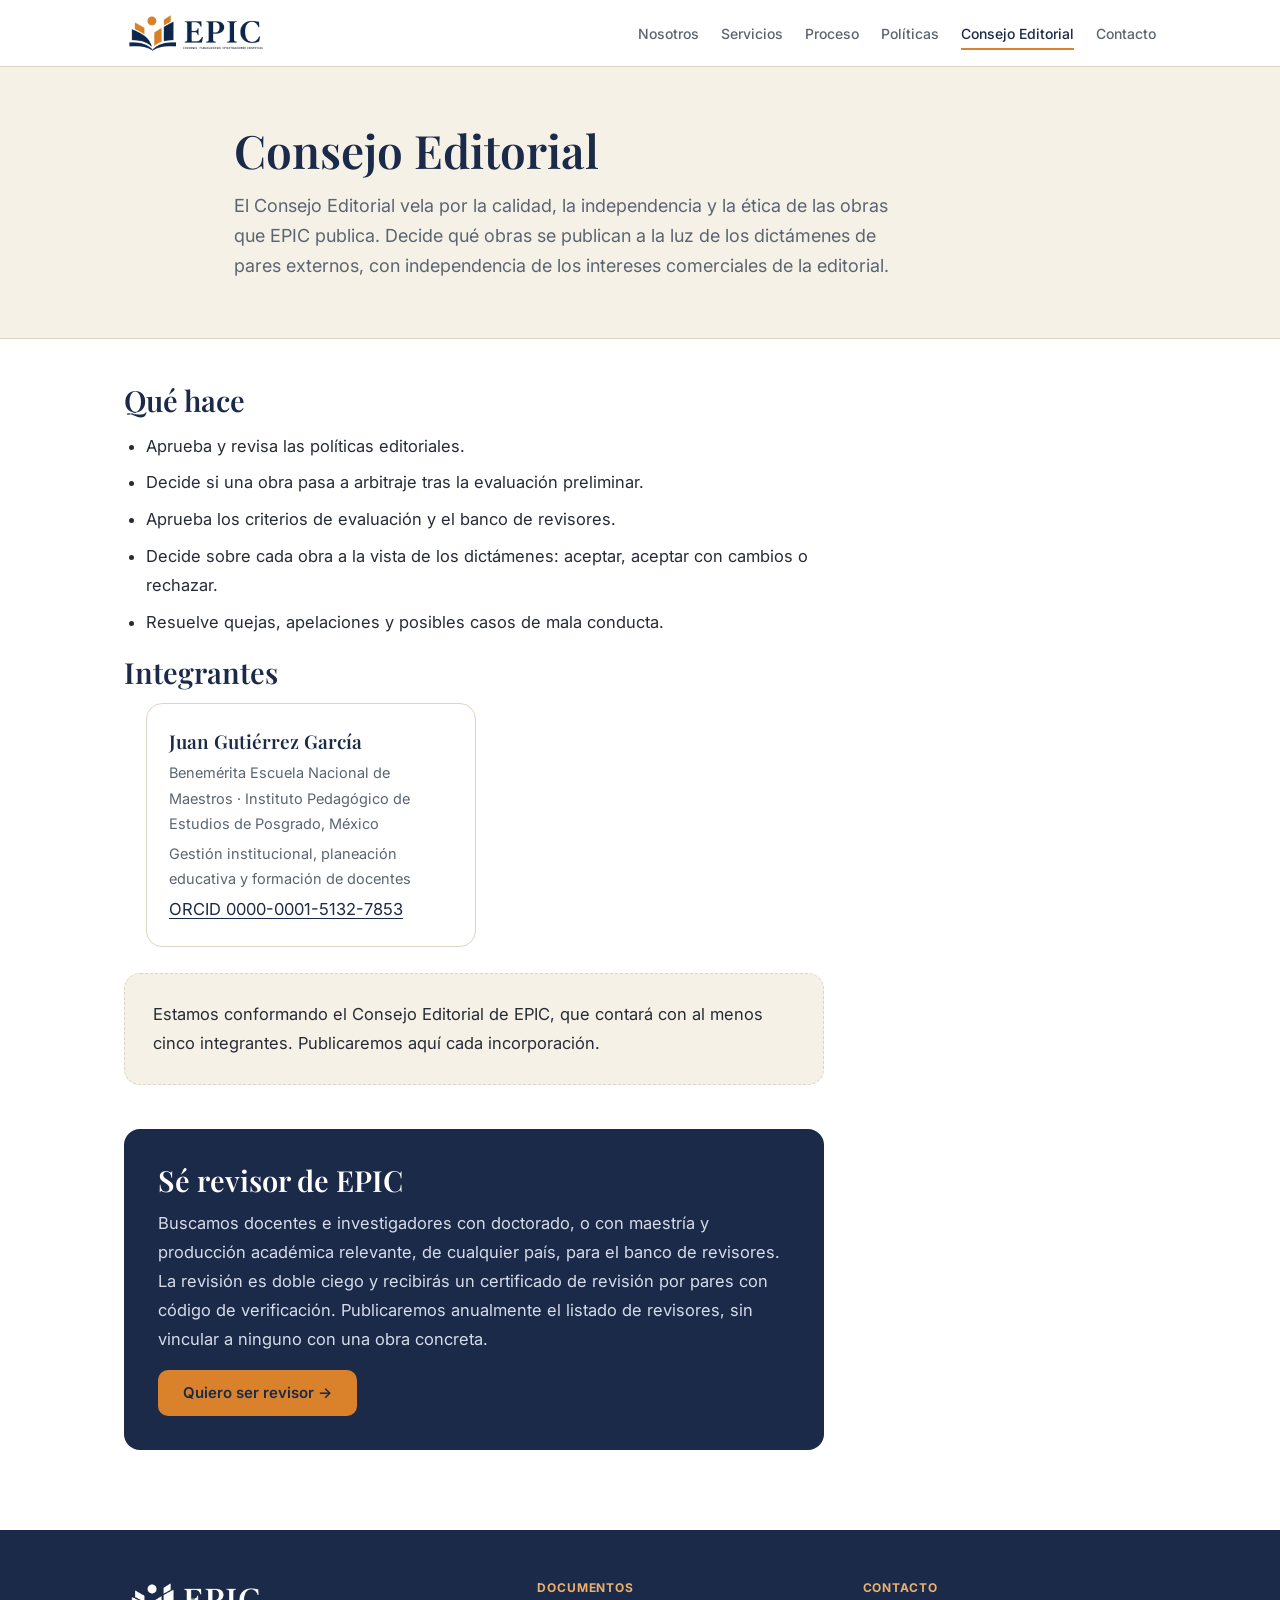
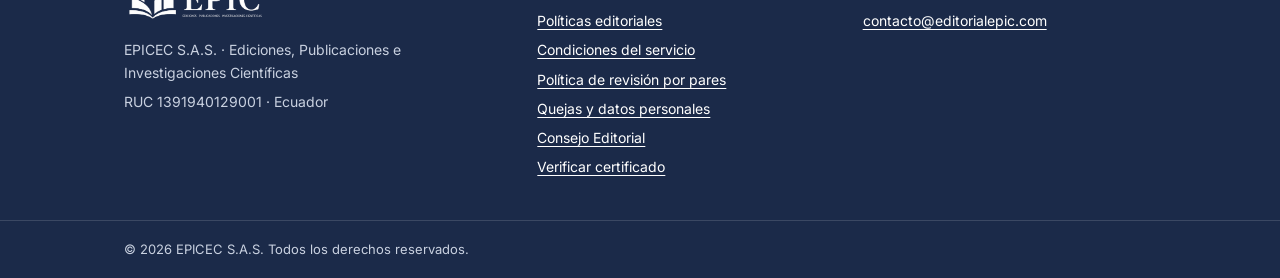
==== consejo-editorial/index.html @ 302c1dc3 "Consejo Editorial: quita el cargo de las tarjetas de integrantes Las tarjetas muestran solo nombre, " ====
<!doctype html>
<html lang="es">
<head>
<meta charset="utf-8">
<meta name="viewport" content="width=device-width, initial-scale=1">
<title>Consejo Editorial | EPIC</title>
<meta name="description" content="El Consejo Editorial de EPIC vela por la calidad, la independencia y la ética de las obras publicadas. Conoce sus funciones, sus reglas de integración y a sus integrantes.">
<link rel="canonical" href="https://editorialepic.com/consejo-editorial/">
<meta property="og:type" content="website">
<meta property="og:site_name" content="EPIC">
<meta property="og:locale" content="es_EC">
<meta property="og:title" content="Consejo Editorial | EPIC">
<meta property="og:description" content="El Consejo Editorial de EPIC vela por la calidad, la independencia y la ética de las obras publicadas. Conoce sus funciones, sus reglas de integración y a sus integrantes.">
<meta property="og:url" content="https://editorialepic.com/consejo-editorial/">
<meta property="og:image" content="https://editorialepic.com/assets/img/og-image.png">
<meta name="twitter:card" content="summary_large_image">
<meta name="twitter:title" content="Consejo Editorial | EPIC">
<meta name="twitter:description" content="El Consejo Editorial de EPIC vela por la calidad, la independencia y la ética de las obras publicadas. Conoce sus funciones, sus reglas de integración y a sus integrantes.">
<meta name="twitter:image" content="https://editorialepic.com/assets/img/og-image.png">
<link rel="icon" href="/favicon.ico" sizes="48x48">
<link rel="icon" type="image/png" sizes="32x32" href="/assets/img/favicon-32.png">
<link rel="apple-touch-icon" href="/assets/img/apple-touch-icon.png">
<link rel="preconnect" href="https://fonts.googleapis.com">
<link rel="preconnect" href="https://fonts.gstatic.com" crossorigin>
<link href="https://fonts.googleapis.com/css2?family=Inter:wght@400;500;600&family=Playfair+Display:wght@600&display=swap" rel="stylesheet">
<link rel="stylesheet" href="/assets/css/site.css">
</head>
<body>
<a class="saltar" href="#contenido">Saltar al contenido</a>
<nav class="nav" aria-label="Principal">
  <div class="wrap">
    <a class="marca" href="/"><img src="/assets/img/logo-color.png" alt="EPIC, Ediciones, Publicaciones e Investigaciones Científicas" width="900" height="288"></a>
    <ul>
      <li><a href="/#nosotros">Nosotros</a></li>
      <li><a href="/#servicios">Servicios</a></li>
      <li><a href="/#coedicion">Proceso</a></li>
      <li><a href="/politicas-editoriales/">Políticas</a></li>
      <li><a href="/consejo-editorial/" aria-current="page">Consejo Editorial</a></li>
      <li><a href="/#contacto">Contacto</a></li>
    </ul>
  </div>
</nav>

<main id="contenido">
  <header class="cabecera">
    <div class="wrap">
      <h1>Consejo Editorial</h1>
      <p class="entradilla">El Consejo Editorial vela por la calidad, la independencia y la ética de las obras que EPIC publica. Decide qué obras se publican a la luz de los dictámenes de pares externos, con independencia de los intereses comerciales de la editorial.</p>
    </div>
  </header>

  <div class="doc">
    <div class="texto">
      <section aria-labelledby="h-hace" style="padding:0;">
        <h2 id="h-hace">Qué hace</h2>
        <ul>
          <li>Aprueba y revisa las políticas editoriales.</li>
          <li>Decide si una obra pasa a arbitraje tras la evaluación preliminar.</li>
          <li>Aprueba los criterios de evaluación y el banco de revisores.</li>
          <li>Decide sobre cada obra a la vista de los dictámenes: aceptar, aceptar con cambios o rechazar.</li>
          <li>Resuelve quejas, apelaciones y posibles casos de mala conducta.</li>
        </ul>
      </section>

      <section aria-labelledby="h-integrantes" style="padding:0;">
        <h2 id="h-integrantes">Integrantes</h2>
        <ul class="miembros">
          <li class="miembro">
            <h3 class="miembro-nombre">Juan Gutiérrez García</h3>
            <p class="miembro-inst">Benemérita Escuela Nacional de Maestros · Instituto Pedagógico de Estudios de Posgrado, México</p>
            <p class="miembro-area">Gestión institucional, planeación educativa y formación de docentes</p>
            <a class="miembro-orcid" href="https://orcid.org/0000-0001-5132-7853" rel="noopener">ORCID 0000-0001-5132-7853</a>
          </li>
          <!-- PLANTILLA DE INTEGRANTE. Para agregar otro integrante: descomenta este bloque, duplica el <li> por cada persona y completa.
               No se muestran cargos: solo nombre, institución y país, área y ORCID. La foto es opcional; si no hay foto, no agregues nada.
          <li class="miembro">
            <h3 class="miembro-nombre">Nombre Apellido</h3>
            <p class="miembro-inst">Institución, País</p>
            <p class="miembro-area">Área de conocimiento</p>
            <a class="miembro-orcid" href="https://orcid.org/0000-0000-0000-0000" rel="noopener">ORCID 0000-0000-0000-0000</a>
          </li>
          -->
        </ul>
        <!-- ESTADO DE CONFORMACIÓN: al completar al menos cinco integrantes, elimina este bloque completo (div.estado-vacio). -->
        <div class="estado-vacio">
          <p>Estamos conformando el Consejo Editorial de EPIC, que contará con al menos cinco integrantes. Publicaremos aquí cada incorporación.</p>
        </div>
        <!-- FIN ESTADO DE CONFORMACIÓN -->
      </section>

      <section class="invitacion" aria-labelledby="h-revisor" style="padding:34px;">
        <h2 id="h-revisor">Sé revisor de EPIC</h2>
        <p>Buscamos docentes e investigadores con doctorado, o con maestría y producción académica relevante, de cualquier país, para el banco de revisores. La revisión es doble ciego y recibirás un certificado de revisión por pares con código de verificación. Publicaremos anualmente el listado de revisores, sin vincular a ninguno con una obra concreta.</p>
        <div class="btns"><a class="btn btn-ambar" href="mailto:contacto@editorialepic.com?subject=Registro%20como%20revisor">Quiero ser revisor →</a></div>
      </section>
    </div>
  </div>
</main>
<footer class="pie">
  <div class="wrap">
    <div>
      <img src="/assets/img/logo-blanco.png" alt="EPIC, Ediciones, Publicaciones e Investigaciones Científicas" width="900" height="290">
      <p>EPICEC S.A.S. · Ediciones, Publicaciones e Investigaciones Científicas</p>
      <p>RUC 1391940129001 · Ecuador</p>
    </div>
    <div>
      <h4>Documentos</h4>
      <ul>
        <li><a href="/politicas-editoriales/">Políticas editoriales</a></li>
        <li><a href="/politicas-editoriales/#tarifa">Condiciones del servicio</a></li>
        <li><a href="/politicas-editoriales/#revision">Política de revisión por pares</a></li>
        <li><a href="/politicas-editoriales/#quejas">Quejas y datos personales</a></li>
        <li><a href="/consejo-editorial/">Consejo Editorial</a></li>
        <li><a href="/verificar/">Verificar certificado</a></li>
      </ul>
    </div>
    <div>
      <h4>Contacto</h4>
      <p><a href="mailto:contacto@editorialepic.com">contacto@editorialepic.com</a></p>
    </div>
  </div>
  <div class="legal"><div class="wrap">&copy; 2026 EPICEC S.A.S. Todos los derechos reservados.</div></div>
</footer>
</body>
</html>
---- assets/css/site.css ----
/* EPIC · hoja de estilos compartida (HTML estático, sin build) */
:root{
  --azul-tinta:#1B2A49;
  --azul-tinta-2:#26385F;
  --ambar:#D9822B;
  --ambar-texto:#9A5410;   /* ámbar oscuro para texto pequeño (contraste AA) */
  --marfil:#F6F1E7;
  --marfil-2:#EDE5D4;
  --pizarra:#5B6572;
  --salvia:#6E8B74;
  --papel:#FFFFFF;
  --texto:#262B36;
  --borde:#DDD5C4;
  --radio:10px;
  --radio-lg:16px;
  --serif:"Playfair Display", Georgia, "Times New Roman", serif;
  --sans:"Inter", system-ui, -apple-system, "Segoe UI", sans-serif;
}
*{box-sizing:border-box;}
html{scroll-behavior:smooth;scroll-padding-top:88px;}
html,body{margin:0;padding:0;}
body{
  background:var(--papel);color:var(--texto);
  font-family:var(--sans);font-size:16px;line-height:1.65;
  -webkit-font-smoothing:antialiased;
}
img{max-width:100%;height:auto;}
a{color:var(--azul-tinta);text-decoration-thickness:1px;text-underline-offset:3px;}
a:hover{color:var(--ambar-texto);}
:focus-visible{outline:3px solid var(--ambar);outline-offset:3px;border-radius:4px;}
h1,h2,h3{font-family:var(--serif);font-weight:600;line-height:1.18;margin:0;color:var(--azul-tinta);}
p{margin:0 0 16px;}
.wrap{max-width:1080px;margin:0 auto;padding:0 24px;}

.saltar{
  position:absolute;left:-999px;top:8px;background:var(--azul-tinta);color:#fff;
  padding:10px 16px;border-radius:var(--radio);z-index:100;
}
.saltar:focus{left:12px;}

/* Navegación */
.nav{
  position:sticky;top:0;z-index:20;background:var(--papel);
  border-bottom:1px solid var(--borde);
}
.nav .wrap{
  display:flex;align-items:center;justify-content:space-between;
  gap:12px 24px;flex-wrap:wrap;padding-top:10px;padding-bottom:10px;
}
.nav .marca img{height:46px;width:auto;display:block;}
.nav ul{list-style:none;margin:0;padding:0;display:flex;flex-wrap:wrap;gap:4px 22px;}
.nav ul a{
  color:var(--pizarra);text-decoration:none;font-size:14px;font-weight:500;
  padding:6px 0;border-bottom:2px solid transparent;
}
.nav ul a:hover,.nav ul a[aria-current="page"]{color:var(--azul-tinta);border-bottom-color:var(--ambar);}

/* Botones */
.btns{display:flex;flex-wrap:wrap;gap:12px;}
.btn{
  display:inline-block;padding:13px 24px;border-radius:var(--radio);
  font-weight:600;font-size:15px;text-decoration:none;border:1px solid transparent;
  line-height:1.2;
}
.btn-ambar{background:var(--ambar);color:var(--azul-tinta);}
.btn-ambar:hover{background:#E69436;color:var(--azul-tinta);}
.btn-ghost{border-color:rgba(246,241,231,.55);color:var(--marfil);}
.btn-ghost:hover{border-color:#fff;color:#fff;background:rgba(255,255,255,.08);}
.btn-tinta{background:var(--azul-tinta);color:#fff;}
.btn-tinta:hover{background:var(--azul-tinta-2);color:#fff;}
.btn-borde{border-color:var(--azul-tinta);color:var(--azul-tinta);}
.btn-borde:hover{background:var(--azul-tinta);color:#fff;}

/* Portada */
.hero{background:var(--azul-tinta);color:var(--marfil);}
.hero .wrap{padding-top:88px;padding-bottom:80px;}
.eyebrow{
  display:inline-block;font-size:12px;font-weight:600;letter-spacing:.07em;
  text-transform:uppercase;color:var(--ambar-texto);margin-bottom:14px;
}
.hero .eyebrow{color:#EBB06E;}
.hero h1{color:#fff;font-size:clamp(34px,6vw,58px);max-width:18ch;margin-bottom:22px;}
.hero p{font-size:19px;max-width:60ch;color:#D6DCE8;margin-bottom:30px;}
.hero .apunte{font-size:14px;color:#B9C2D3;margin:22px 0 0;}
.insignia{
  display:inline-flex;align-items:center;gap:8px;font-size:13px;font-weight:600;
  color:var(--marfil);border:1px solid rgba(246,241,231,.4);border-radius:999px;
  padding:6px 14px;margin-bottom:22px;
}
.insignia::before{content:"";width:8px;height:8px;border-radius:50%;background:var(--ambar);}

/* Secciones */
section{padding:76px 0;}
section.marfil{background:var(--marfil);}
.head{max-width:660px;margin-bottom:40px;}
.head h2{font-size:clamp(27px,4vw,38px);margin-bottom:12px;}
.head p{color:var(--pizarra);font-size:17px;margin:0;}
.dos{display:grid;grid-template-columns:1.2fr 1fr;gap:48px;align-items:start;}
.dos p{font-size:17px;}
.grid{display:grid;gap:20px;}
.g3{grid-template-columns:repeat(3,1fr);}
.g2{grid-template-columns:repeat(2,1fr);}
.caja{
  background:var(--papel);border:1px solid var(--borde);
  border-radius:var(--radio-lg);padding:28px;
}
.marfil .caja{border-color:transparent;}
.caja h3{font-size:20px;margin-bottom:10px;}
.caja p{color:var(--pizarra);font-size:15px;margin:0;}
.caja .mas{display:inline-block;margin-top:12px;font-size:14px;font-weight:600;}
.num{
  display:inline-flex;align-items:center;justify-content:center;width:38px;height:38px;
  border-radius:50%;background:var(--azul-tinta);color:#fff;font-weight:600;margin-bottom:16px;
}
.nota{font-size:15px;color:var(--pizarra);margin-top:28px;}
.enlace-flecha{font-weight:600;}

/* Precio */
.precio{display:grid;grid-template-columns:.9fr 1.4fr;gap:24px;align-items:start;}
.precio-caja{
  background:var(--azul-tinta);color:var(--marfil);border-radius:var(--radio-lg);padding:34px;
}
.precio-caja .cifra{font-family:var(--serif);font-size:clamp(34px,5vw,46px);font-weight:600;color:#fff;line-height:1;}
.precio-caja .cifra small{display:block;font-family:var(--sans);font-size:16px;font-weight:500;color:#C9D1E0;margin:10px 0 0;}
.precio-caja p{color:#D6DCE8;font-size:15px;margin:14px 0 0;}
.lista{list-style:none;margin:0 0 20px;padding:0;}
.lista li{position:relative;padding:7px 0 7px 28px;font-size:15px;}
.lista li::before{content:"✓";position:absolute;left:0;top:7px;color:var(--salvia);font-weight:700;}
.lista.no li::before{content:"–";color:var(--pizarra);}
.precio h3{font-size:18px;margin:6px 0 8px;}

/* Contacto */
.centro{text-align:center;}
.centro .head{margin:0 auto 28px;}
.correo{
  display:inline-block;font-family:var(--serif);font-weight:600;
  font-size:clamp(22px,4vw,32px);text-decoration:none;margin-bottom:24px;
}
.correo:hover{text-decoration:underline;}

/* Pie */
.pie{background:var(--azul-tinta);color:#C9D1E0;font-size:14px;}
.pie .wrap{display:grid;grid-template-columns:1.3fr 1fr 1fr;gap:32px;padding-top:48px;padding-bottom:36px;}
.pie img{height:46px;width:auto;margin-bottom:14px;display:block;}
.pie h4{
  font-family:var(--sans);font-size:12px;letter-spacing:.07em;text-transform:uppercase;
  color:#EBB06E;margin:0 0 12px;
}
.pie p{margin:0 0 6px;font-size:14px;}
.pie ul{list-style:none;margin:0;padding:0;}
.pie li{margin-bottom:6px;}
.pie a{color:#fff;}
.pie a:hover{color:#EBB06E;}
.legal{border-top:1px solid rgba(255,255,255,.14);padding:18px 0;font-size:13px;}
.legal .wrap{display:block;padding-top:0;padding-bottom:0;}

/* Páginas de documento (políticas, consejo, verificar, libros) */
.cabecera{background:var(--marfil);border-bottom:1px solid var(--borde);}
.cabecera .wrap{padding-top:56px;padding-bottom:44px;max-width:860px;}
.cabecera h1{font-size:clamp(32px,5vw,46px);margin-bottom:14px;}
.cabecera .entradilla{font-size:18px;color:var(--pizarra);max-width:62ch;margin:0 0 14px;}
.version{font-size:13px;color:var(--pizarra);margin:0;}
.doc{max-width:1080px;margin:0 auto;padding:44px 24px 80px;}
.doc.con-indice{display:grid;grid-template-columns:240px minmax(0,1fr);gap:56px;align-items:start;}
.indice{position:sticky;top:96px;font-size:14px;}
.indice summary{font-weight:600;cursor:pointer;color:var(--azul-tinta);margin-bottom:8px;}
.indice ol{margin:0;padding:0 0 0 18px;}
.indice li{margin:0 0 6px;}
.indice a{color:var(--pizarra);text-decoration:none;}
.indice a:hover{color:var(--azul-tinta);text-decoration:underline;}
.texto{max-width:70ch;}
.texto h2{font-size:clamp(23px,3vw,29px);margin:44px 0 14px;scroll-margin-top:96px;}
.texto h2:first-child{margin-top:0;}
.texto p,.texto li{font-size:16.5px;line-height:1.75;}
.texto ul,.texto ol{margin:0 0 18px;padding-left:22px;}
.texto li{margin-bottom:8px;}
.resumen{
  background:var(--marfil);border-left:4px solid var(--ambar);
  border-radius:0 var(--radio) var(--radio) 0;padding:22px 26px;margin:0 0 40px;
}
.resumen h2{font-size:22px;margin:0 0 10px;}
.resumen ul{margin:0;}
.destacado{
  background:var(--marfil);border:1px solid var(--borde);border-radius:var(--radio);
  padding:20px 24px;margin:22px 0;
}
.destacado p{margin:0;font-size:15.5px;}
.tarifa{
  display:flex;flex-wrap:wrap;align-items:baseline;gap:6px 14px;margin-bottom:12px;
}
.tarifa strong{font-family:var(--serif);font-size:30px;color:var(--azul-tinta);}
.estado-vacio{
  background:var(--marfil);border:1px dashed var(--borde);border-radius:var(--radio-lg);
  padding:26px 28px;
}
.estado-vacio p{margin:0;}
.miembros{list-style:none;margin:0;padding:0;display:grid;gap:18px;grid-template-columns:repeat(auto-fill,minmax(250px,1fr));}
.miembro{border:1px solid var(--borde);border-radius:var(--radio-lg);padding:22px;background:#fff;}
.miembro p{margin:0 0 4px;font-size:14.5px;color:var(--pizarra);}
.miembro-cargo{font-size:12px!important;font-weight:600;letter-spacing:.06em;text-transform:uppercase;color:var(--ambar-texto)!important;}
.miembro-nombre{font-size:19px;margin:4px 0 8px;}
.invitacion{background:var(--azul-tinta);color:var(--marfil);border-radius:var(--radio-lg);padding:34px;margin-top:44px;}
.invitacion h2{color:#fff;margin:0 0 12px!important;}
.invitacion p{color:#D6DCE8;}
.cert{border:1px solid var(--borde);border-radius:var(--radio-lg);padding:26px 28px;margin-top:22px;}
.cert.valido{border-color:var(--salvia);background:#F3F7F4;}
.cert.invalido{border-color:#C8B27A;background:#FBF7EA;}
.cert dl{display:grid;grid-template-columns:140px 1fr;gap:8px 18px;margin:16px 0 0;}
.cert dt{color:var(--pizarra);font-size:14px;}
.cert dd{margin:0;font-weight:500;overflow-wrap:anywhere;}
.buscador{display:flex;flex-wrap:wrap;gap:10px;margin-top:18px;}
.buscador input{
  flex:1 1 240px;padding:12px 14px;border:1px solid var(--borde);border-radius:var(--radio);
  font:inherit;color:var(--texto);
}
.libro{border:1px solid var(--borde);border-radius:var(--radio-lg);padding:20px;background:#fff;display:flex;flex-direction:column;}
.libro img{width:100%;aspect-ratio:3/4;object-fit:cover;border-radius:var(--radio);margin-bottom:14px;background:var(--marfil-2);}
.libro h3{font-size:18px;margin-bottom:6px;}
.libro p{font-size:14px;color:var(--pizarra);margin:0 0 4px;}
.libro .acciones{display:flex;flex-wrap:wrap;gap:8px;margin-top:12px;}

@media (max-width:900px){
  .dos,.precio{grid-template-columns:1fr;}
  .pie .wrap{grid-template-columns:1fr 1fr;}
  .g3{grid-template-columns:1fr 1fr;}
  .doc.con-indice{grid-template-columns:1fr;gap:20px;}
  .indice{position:static;border:1px solid var(--borde);border-radius:var(--radio);padding:14px 18px;background:var(--marfil);}
  section{padding:58px 0;}
  .hero .wrap{padding-top:64px;padding-bottom:60px;}
}
@media (max-width:600px){
  .g3,.g2,.pie .wrap{grid-template-columns:1fr;}
  .nav ul{gap:2px 16px;}
  .cert dl{grid-template-columns:1fr;}
  .caja{padding:22px;}
}
@media print{
  .nav,.pie,.saltar,.indice,.btns,.invitacion .btn{display:none!important;}
  body{font-size:11pt;color:#000;}
  .cabecera{background:none;border:0;}
  .doc,.doc.con-indice{display:block;padding:0;max-width:none;}
  .texto{max-width:none;}
  .resumen,.destacado{break-inside:avoid;background:none;}
  a{color:#000;text-decoration:none;}
  a[href^="http"]::after{content:" (" attr(href) ")";font-size:9pt;}
  h2{break-after:avoid;}
}
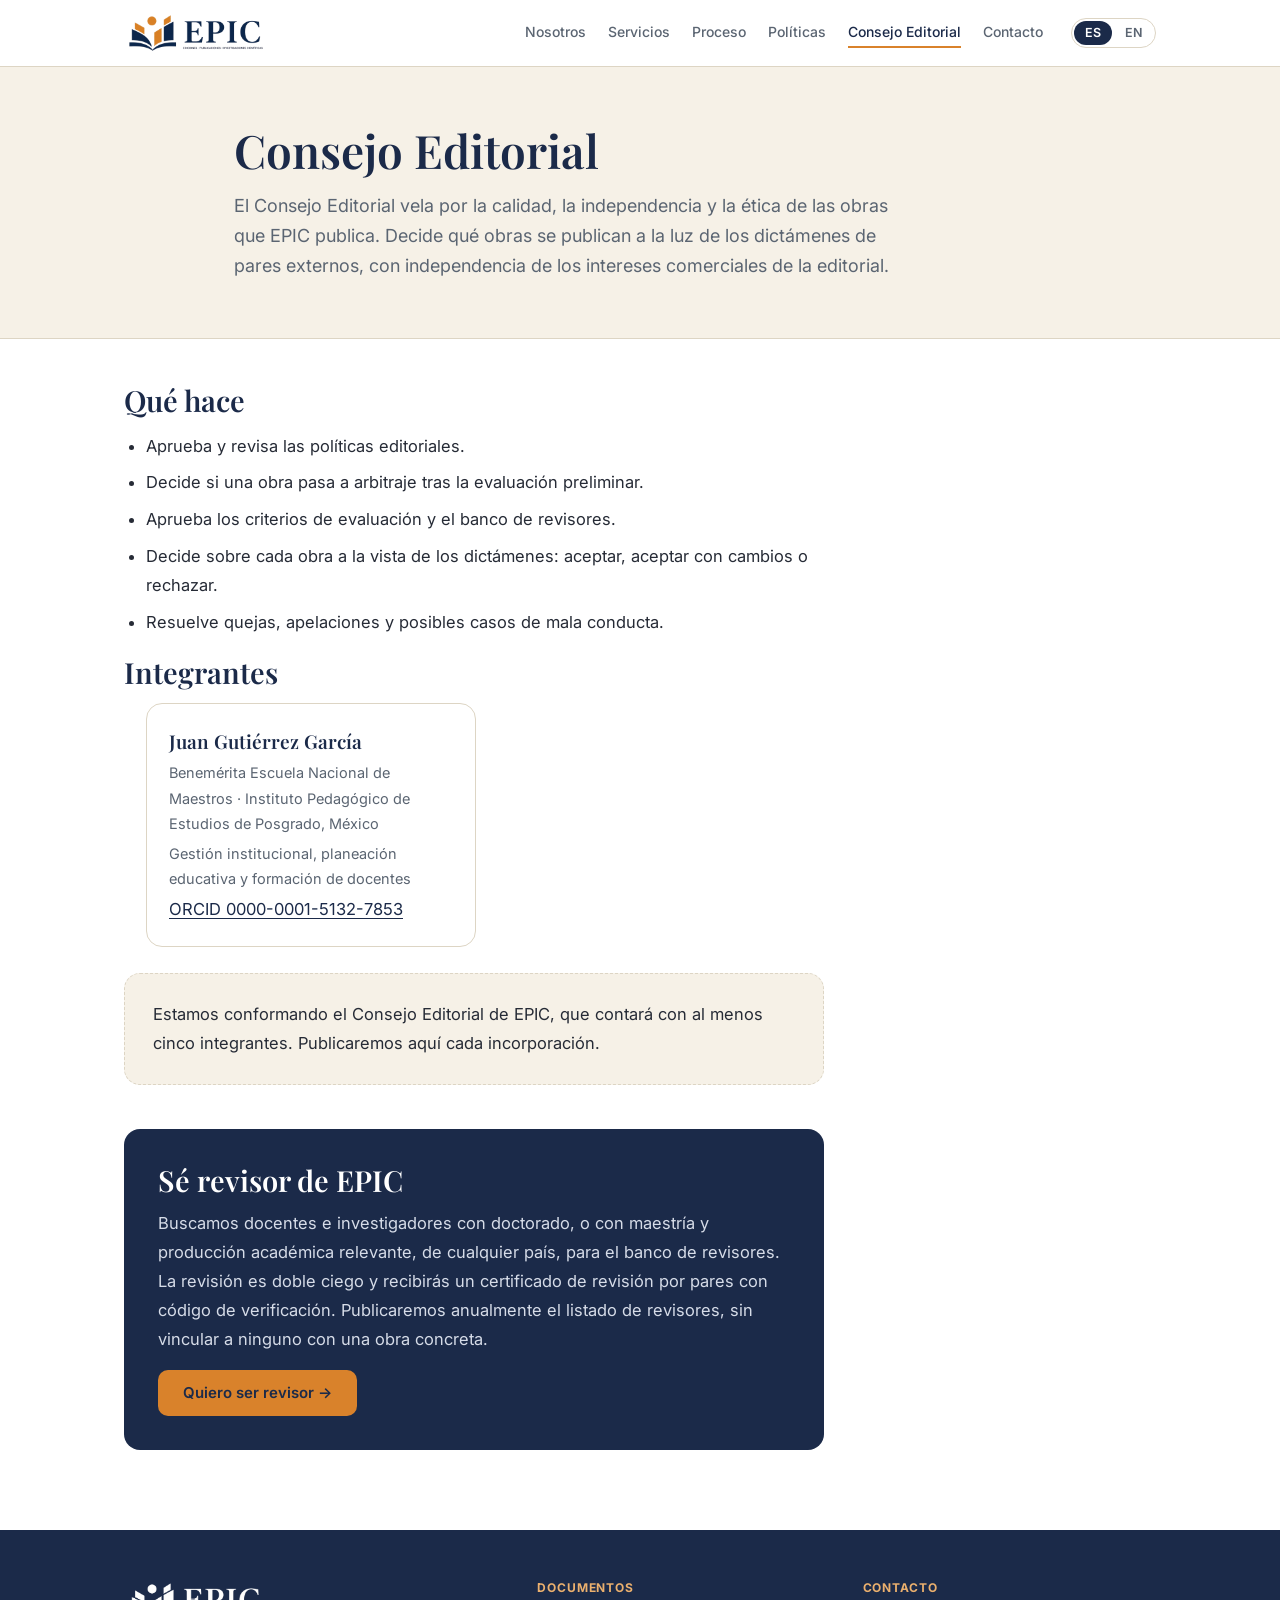
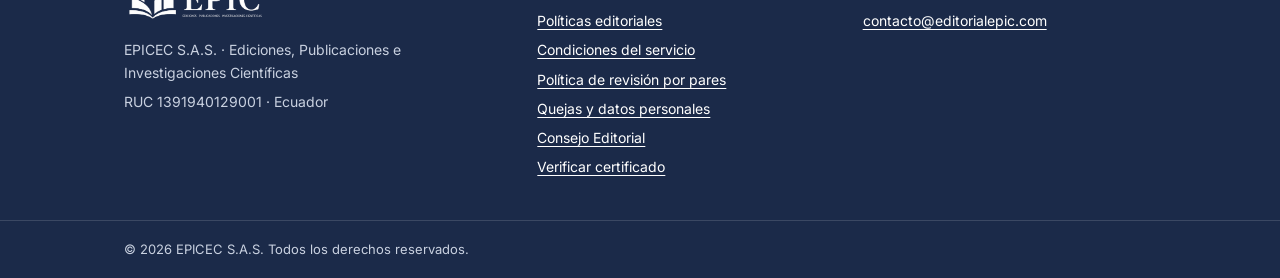
==== commit 89e20f2d: "Idiomas, bloque 1: selector ES/EN, hreflang y componentes comunes bilingües Co-Authored-By: Claude S" ====
--- a/consejo-editorial/index.html
+++ b/consejo-editorial/index.html
@@ -6,9 +6,13 @@
 <title>Consejo Editorial | EPIC</title>
 <meta name="description" content="El Consejo Editorial de EPIC vela por la calidad, la independencia y la ética de las obras publicadas. Conoce sus funciones, sus reglas de integración y a sus integrantes.">
 <link rel="canonical" href="https://editorialepic.com/consejo-editorial/">
+<link rel="alternate" hreflang="es" href="https://editorialepic.com/consejo-editorial/">
+<link rel="alternate" hreflang="en" href="https://editorialepic.com/en/editorial-board/">
+<link rel="alternate" hreflang="x-default" href="https://editorialepic.com/consejo-editorial/">
 <meta property="og:type" content="website">
 <meta property="og:site_name" content="EPIC">
 <meta property="og:locale" content="es_EC">
+<meta property="og:locale:alternate" content="en_US">
 <meta property="og:title" content="Consejo Editorial | EPIC">
 <meta property="og:description" content="El Consejo Editorial de EPIC vela por la calidad, la independencia y la ética de las obras publicadas. Conoce sus funciones, sus reglas de integración y a sus integrantes.">
 <meta property="og:url" content="https://editorialepic.com/consejo-editorial/">
@@ -37,6 +41,7 @@
       <li><a href="/politicas-editoriales/">Políticas</a></li>
       <li><a href="/consejo-editorial/" aria-current="page">Consejo Editorial</a></li>
       <li><a href="/#contacto">Contacto</a></li>
+      <li class="idioma"><span aria-label="Español (idioma actual)">ES</span><a href="/en/editorial-board/" hreflang="en" lang="en" aria-label="English">EN</a></li>
     </ul>
   </div>
 </nav>
--- a/assets/css/site.css
+++ b/assets/css/site.css
@@ -54,6 +54,15 @@
   padding:6px 0;border-bottom:2px solid transparent;
 }
 .nav ul a:hover,.nav ul a[aria-current="page"]{color:var(--azul-tinta);border-bottom-color:var(--ambar);}
+
+/* Selector de idioma */
+.nav ul .idioma{display:flex;gap:2px;border:1px solid var(--borde);border-radius:999px;padding:2px;margin-left:6px;}
+.nav ul .idioma a,.nav ul .idioma span{
+  padding:3px 11px;border-radius:999px;font-size:12.5px;font-weight:600;line-height:1.5;border:0;
+}
+.nav ul .idioma span{background:var(--azul-tinta);color:#fff;}
+.nav ul .idioma a{color:var(--pizarra);}
+.nav ul .idioma a:hover{color:var(--azul-tinta);background:var(--marfil);border:0;}
 
 /* Botones */
 .btns{display:flex;flex-wrap:wrap;gap:12px;}
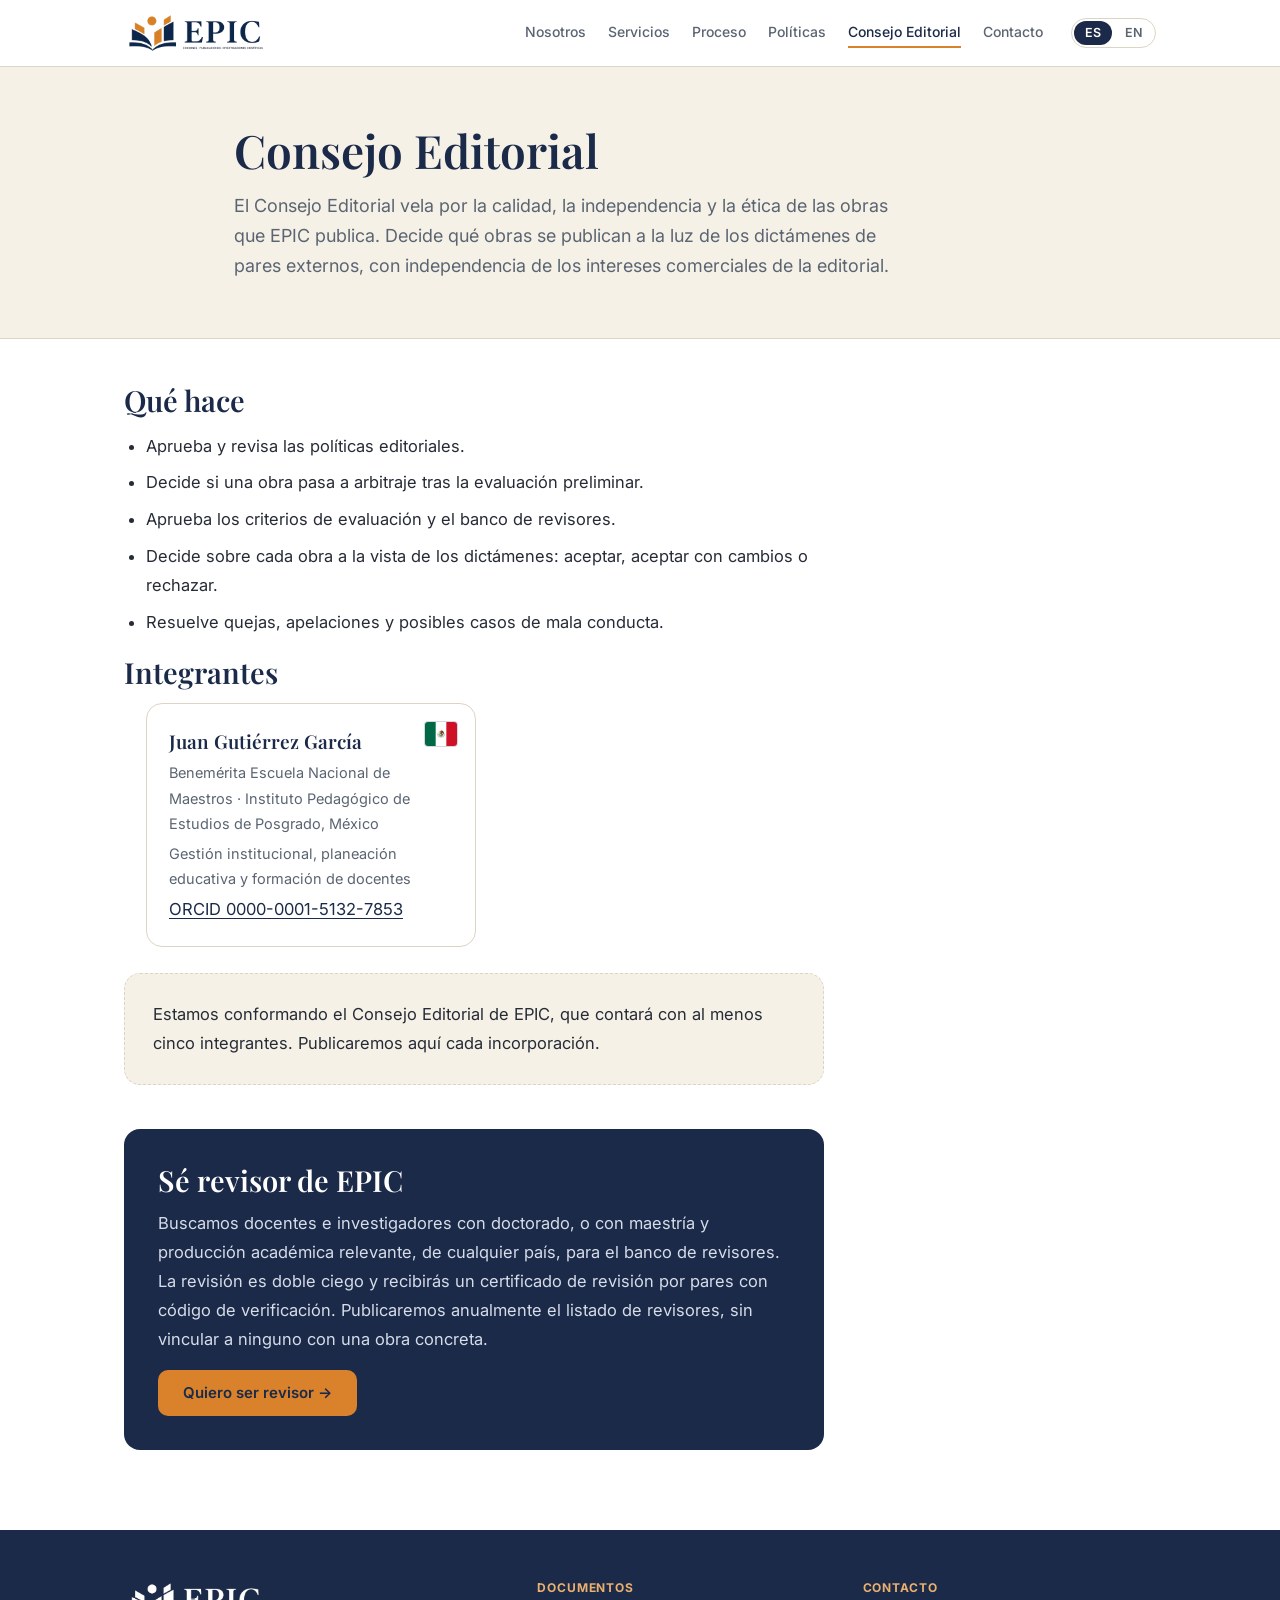
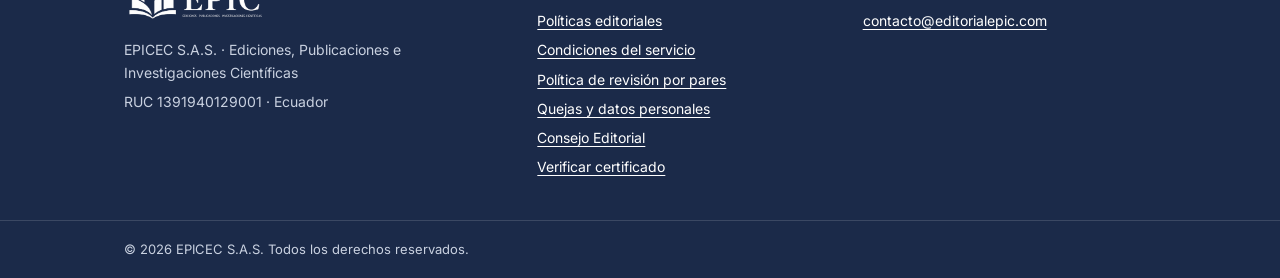
==== commit 3a39edea: "Consejo Editorial: bandera del país en la esquina superior derecha de cada integrante Co-Authored-By" ====
--- a/consejo-editorial/index.html
+++ b/consejo-editorial/index.html
@@ -71,14 +71,16 @@
         <h2 id="h-integrantes">Integrantes</h2>
         <ul class="miembros">
           <li class="miembro">
+            <img class="miembro-bandera" src="/assets/img/flags/mx.png" alt="México" width="32" height="24">
             <h3 class="miembro-nombre">Juan Gutiérrez García</h3>
             <p class="miembro-inst">Benemérita Escuela Nacional de Maestros · Instituto Pedagógico de Estudios de Posgrado, México</p>
             <p class="miembro-area">Gestión institucional, planeación educativa y formación de docentes</p>
             <a class="miembro-orcid" href="https://orcid.org/0000-0001-5132-7853" rel="noopener">ORCID 0000-0001-5132-7853</a>
           </li>
           <!-- PLANTILLA DE INTEGRANTE. Para agregar otro integrante: descomenta este bloque, duplica el <li> por cada persona y completa.
-               No se muestran cargos: solo nombre, institución y país, área y ORCID. La foto es opcional; si no hay foto, no agregues nada.
+               No se muestran cargos: solo nombre, institución y país, área y ORCID. La foto es opcional; si no hay foto, no agregues nada. Bandera: archivo assets/img/flags/<código-ISO-del-país>.png (ver LEEME.txt en esa carpeta).
           <li class="miembro">
+            <img class="miembro-bandera" src="/assets/img/flags/xx.png" alt="País" width="32" height="24">
             <h3 class="miembro-nombre">Nombre Apellido</h3>
             <p class="miembro-inst">Institución, País</p>
             <p class="miembro-area">Área de conocimiento</p>
--- a/assets/css/site.css
+++ b/assets/css/site.css
@@ -204,7 +204,12 @@
 }
 .estado-vacio p{margin:0;}
 .miembros{list-style:none;margin:0;padding:0;display:grid;gap:18px;grid-template-columns:repeat(auto-fill,minmax(250px,1fr));}
-.miembro{border:1px solid var(--borde);border-radius:var(--radio-lg);padding:22px;background:#fff;}
+.miembro{border:1px solid var(--borde);border-radius:var(--radio-lg);padding:22px;background:#fff;position:relative;}
+.miembro-bandera{
+  position:absolute;top:18px;right:18px;width:32px;height:24px;border-radius:3px;
+  box-shadow:0 0 0 1px rgba(27,42,73,.18);
+}
+.miembro-nombre{padding-right:46px;}
 .miembro p{margin:0 0 4px;font-size:14.5px;color:var(--pizarra);}
 .miembro-cargo{font-size:12px!important;font-weight:600;letter-spacing:.06em;text-transform:uppercase;color:var(--ambar-texto)!important;}
 .miembro-nombre{font-size:19px;margin:4px 0 8px;}
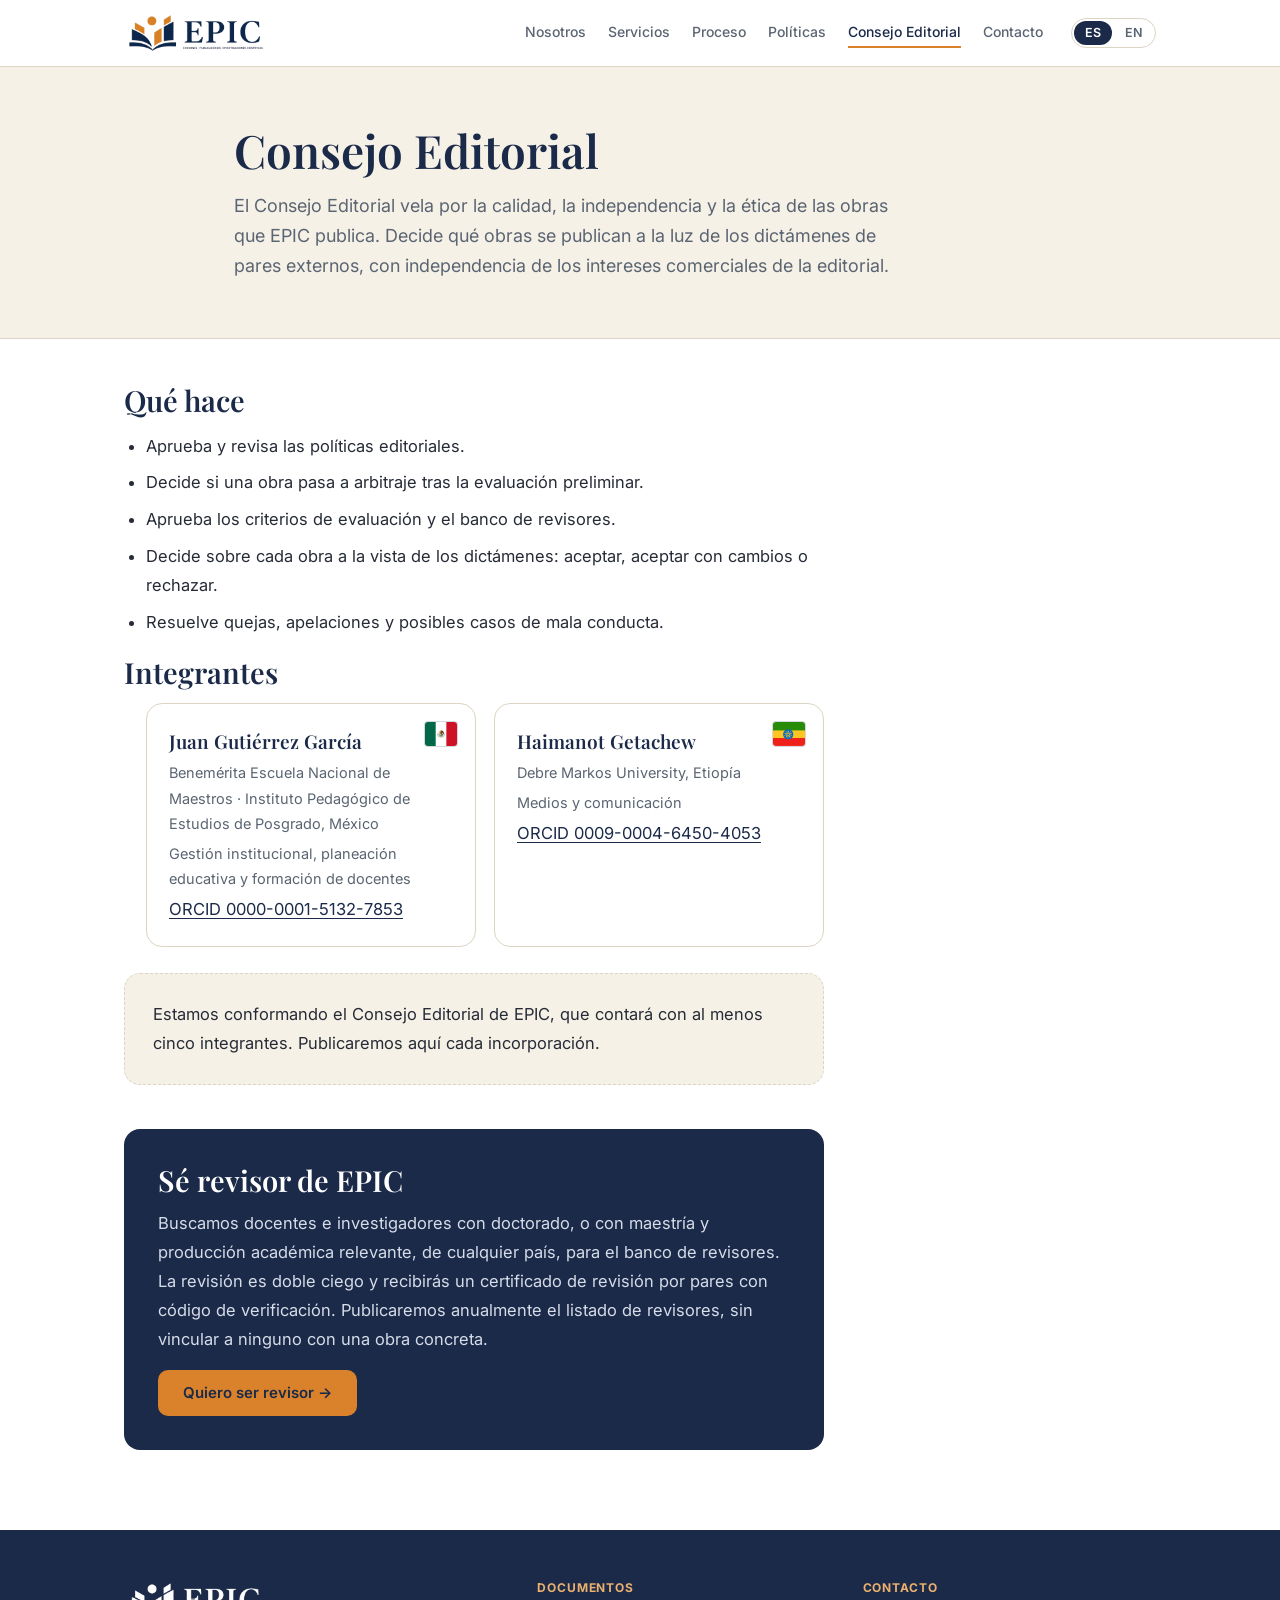
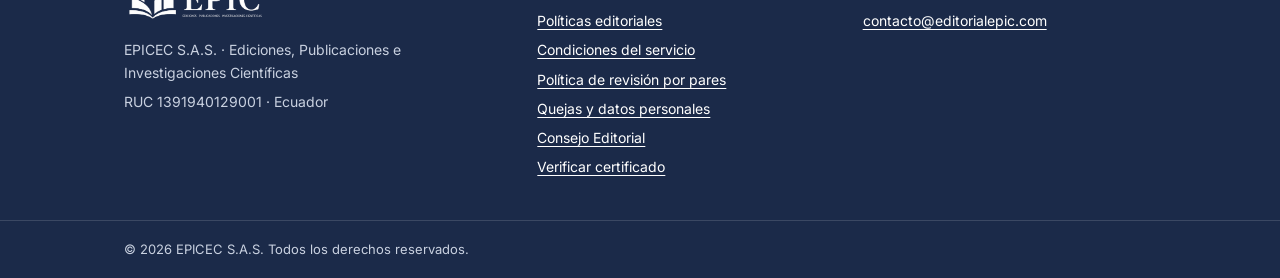
==== commit f1011188: "Consejo Editorial: agregar a Haimanot Getachew (Etiopía) y certificado EPIC-2026-CE-0002 Co-Authored" ====
--- a/consejo-editorial/index.html
+++ b/consejo-editorial/index.html
@@ -77,6 +77,13 @@
             <p class="miembro-area">Gestión institucional, planeación educativa y formación de docentes</p>
             <a class="miembro-orcid" href="https://orcid.org/0000-0001-5132-7853" rel="noopener">ORCID 0000-0001-5132-7853</a>
           </li>
+          <li class="miembro">
+            <img class="miembro-bandera" src="/assets/img/flags/et.png" alt="Etiopía" width="32" height="24">
+            <h3 class="miembro-nombre">Haimanot Getachew</h3>
+            <p class="miembro-inst">Debre Markos University, Etiopía</p>
+            <p class="miembro-area">Medios y comunicación</p>
+            <a class="miembro-orcid" href="https://orcid.org/0009-0004-6450-4053" rel="noopener">ORCID 0009-0004-6450-4053</a>
+          </li>
           <!-- PLANTILLA DE INTEGRANTE. Para agregar otro integrante: descomenta este bloque, duplica el <li> por cada persona y completa.
                No se muestran cargos: solo nombre, institución y país, área y ORCID. La foto es opcional; si no hay foto, no agregues nada. Bandera: archivo assets/img/flags/<código-ISO-del-país>.png (ver LEEME.txt en esa carpeta).
           <li class="miembro">
--- a/assets/css/site.css
+++ b/assets/css/site.css
@@ -219,6 +219,7 @@
 .cert{border:1px solid var(--borde);border-radius:var(--radio-lg);padding:26px 28px;margin-top:22px;}
 .cert.valido{border-color:var(--salvia);background:#F3F7F4;}
 .cert.invalido{border-color:#C8B27A;background:#FBF7EA;}
+.cert.anulado{border-color:#B65A4A;background:#FBF1EE;}
 .cert dl{display:grid;grid-template-columns:140px 1fr;gap:8px 18px;margin:16px 0 0;}
 .cert dt{color:var(--pizarra);font-size:14px;}
 .cert dd{margin:0;font-weight:500;overflow-wrap:anywhere;}
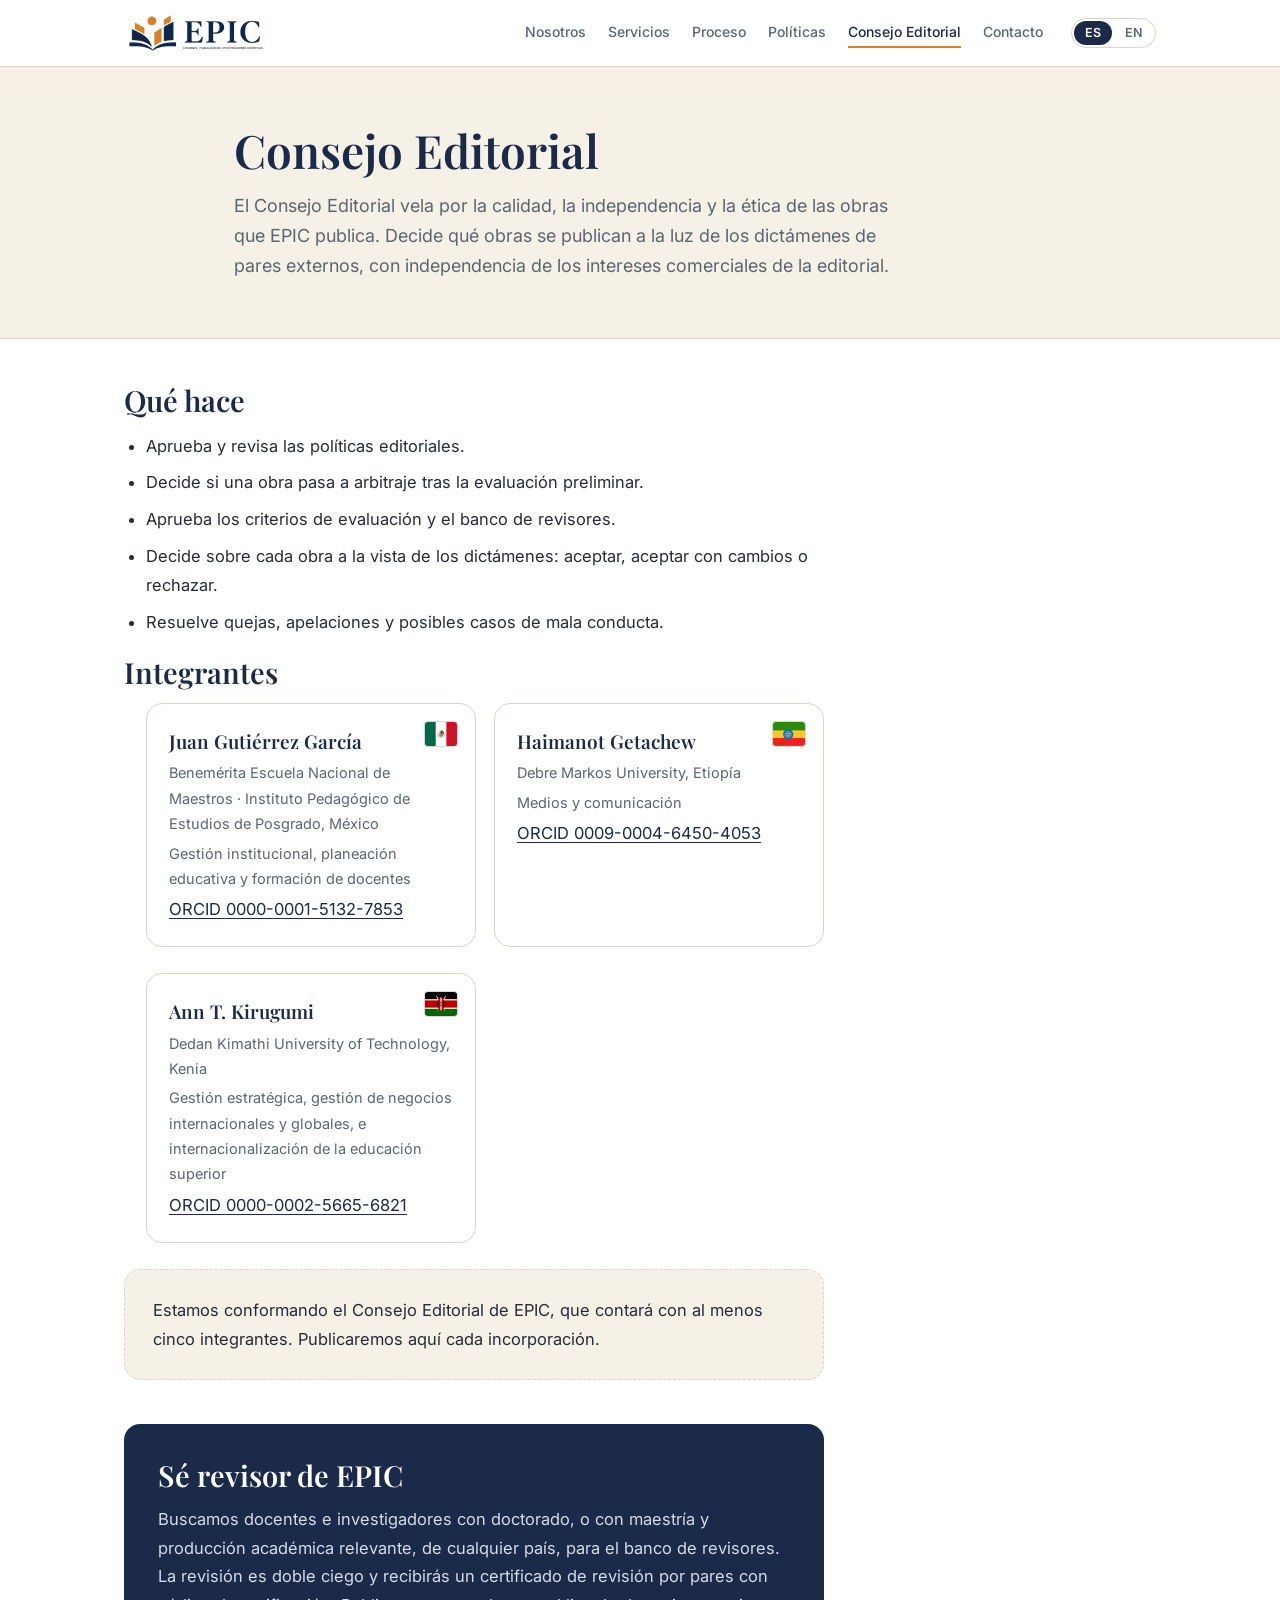
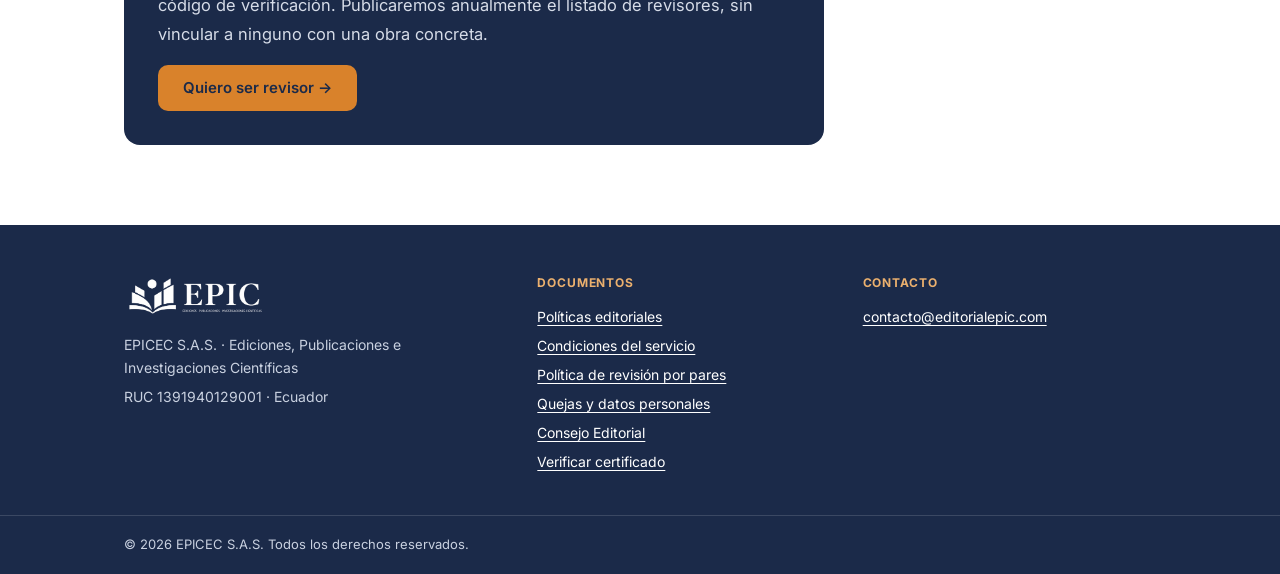
==== commit 0b32b9e6: "Consejo Editorial: agregar a Ann T. Kirugumi (Kenia) y certificado EPIC-2026-CE-0003 Co-Authored-By:" ====
--- a/consejo-editorial/index.html
+++ b/consejo-editorial/index.html
@@ -84,6 +84,13 @@
             <p class="miembro-area">Medios y comunicación</p>
             <a class="miembro-orcid" href="https://orcid.org/0009-0004-6450-4053" rel="noopener">ORCID 0009-0004-6450-4053</a>
           </li>
+          <li class="miembro">
+            <img class="miembro-bandera" src="/assets/img/flags/ke.png" alt="Kenia" width="32" height="24">
+            <h3 class="miembro-nombre">Ann T. Kirugumi</h3>
+            <p class="miembro-inst">Dedan Kimathi University of Technology, Kenia</p>
+            <p class="miembro-area">Gestión estratégica, gestión de negocios internacionales y globales, e internacionalización de la educación superior</p>
+            <a class="miembro-orcid" href="https://orcid.org/0000-0002-5665-6821" rel="noopener">ORCID 0000-0002-5665-6821</a>
+          </li>
           <!-- PLANTILLA DE INTEGRANTE. Para agregar otro integrante: descomenta este bloque, duplica el <li> por cada persona y completa.
                No se muestran cargos: solo nombre, institución y país, área y ORCID. La foto es opcional; si no hay foto, no agregues nada. Bandera: archivo assets/img/flags/<código-ISO-del-país>.png (ver LEEME.txt en esa carpeta).
           <li class="miembro">
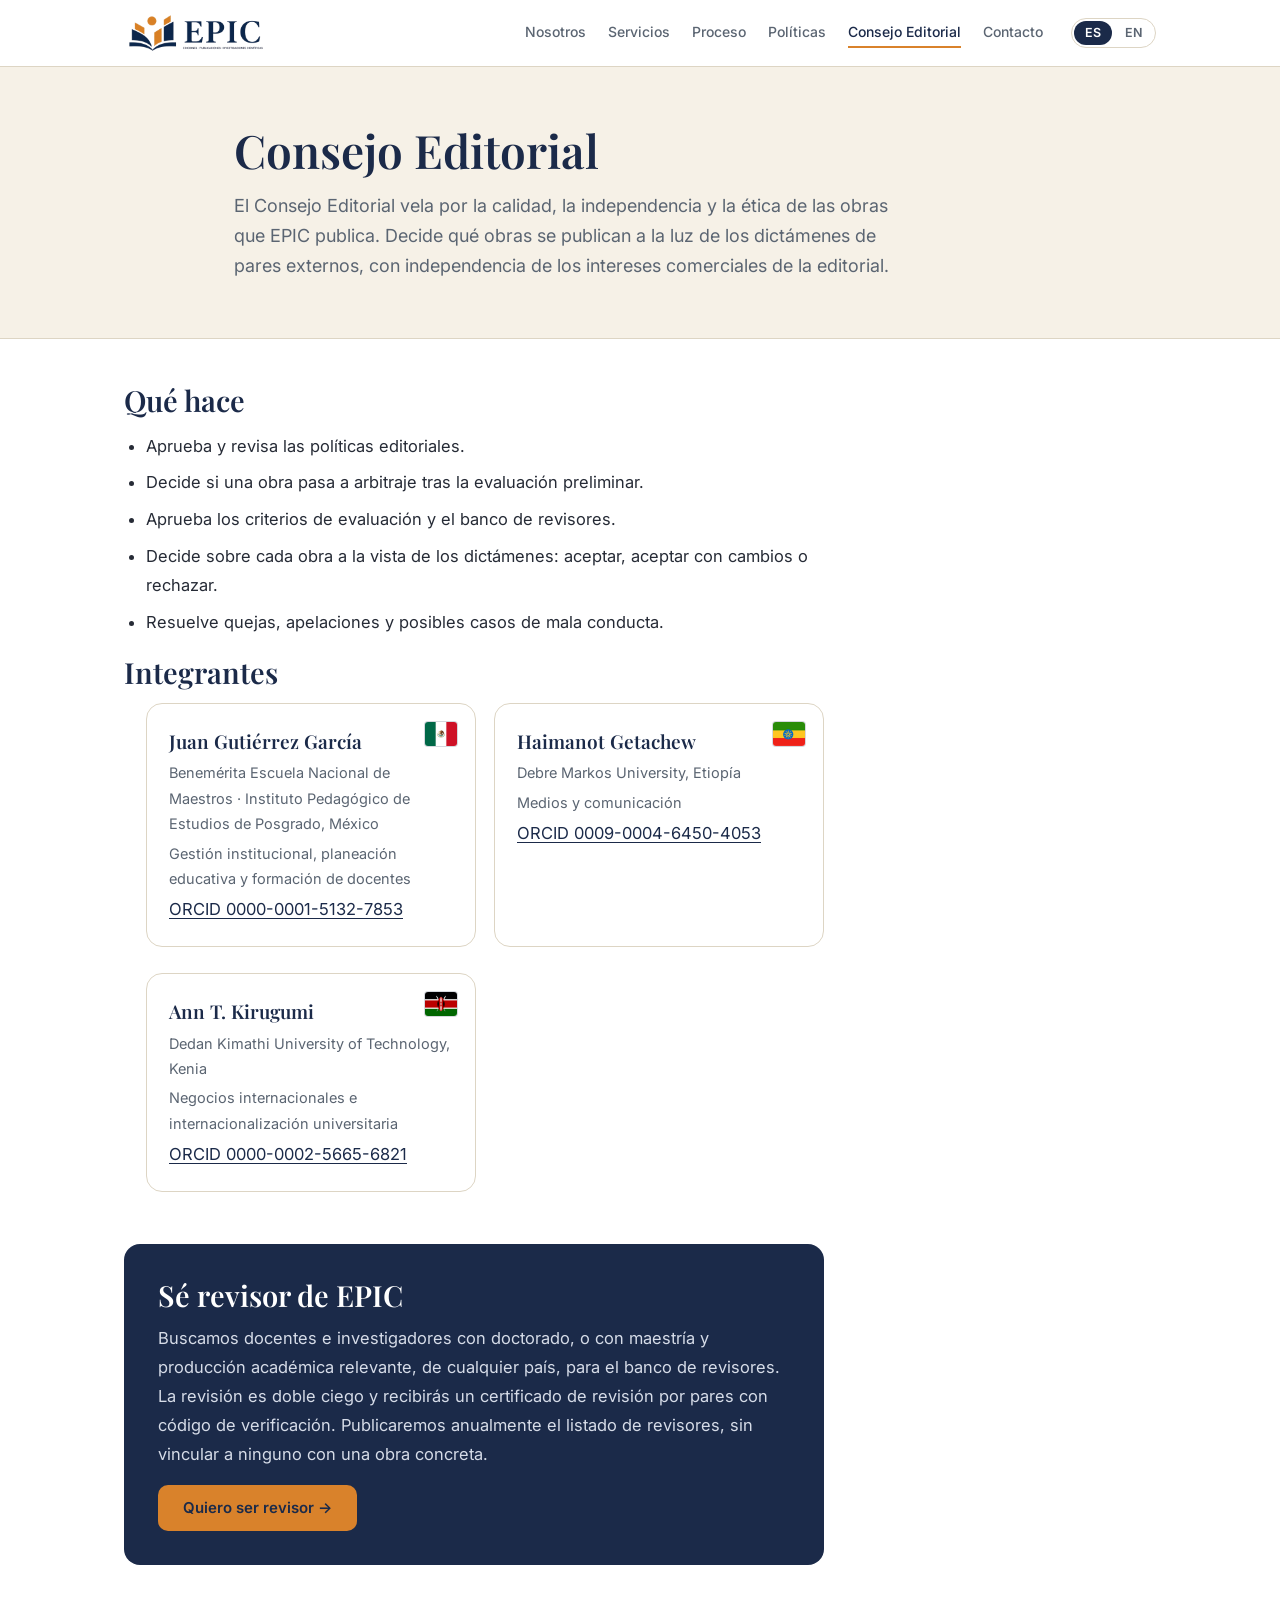
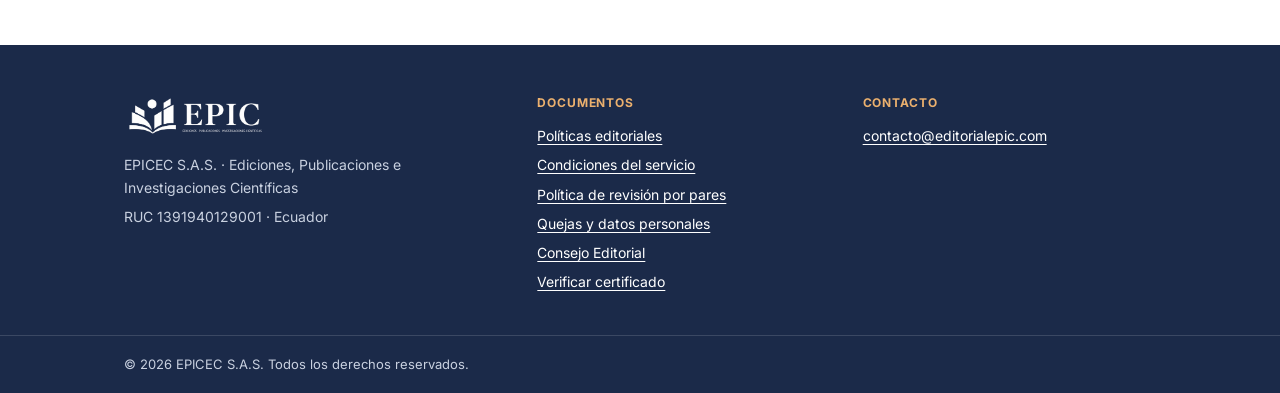
==== commit 53d1b8c3: "Consejo Editorial: acortar el área de Ann Kirugumi (2 líneas) y quitar el texto de 'conformando' Co-" ====
--- a/consejo-editorial/index.html
+++ b/consejo-editorial/index.html
@@ -88,7 +88,7 @@
             <img class="miembro-bandera" src="/assets/img/flags/ke.png" alt="Kenia" width="32" height="24">
             <h3 class="miembro-nombre">Ann T. Kirugumi</h3>
             <p class="miembro-inst">Dedan Kimathi University of Technology, Kenia</p>
-            <p class="miembro-area">Gestión estratégica, gestión de negocios internacionales y globales, e internacionalización de la educación superior</p>
+            <p class="miembro-area">Negocios internacionales e internacionalización universitaria</p>
             <a class="miembro-orcid" href="https://orcid.org/0000-0002-5665-6821" rel="noopener">ORCID 0000-0002-5665-6821</a>
           </li>
           <!-- PLANTILLA DE INTEGRANTE. Para agregar otro integrante: descomenta este bloque, duplica el <li> por cada persona y completa.
@@ -102,11 +102,6 @@
           </li>
           -->
         </ul>
-        <!-- ESTADO DE CONFORMACIÓN: al completar al menos cinco integrantes, elimina este bloque completo (div.estado-vacio). -->
-        <div class="estado-vacio">
-          <p>Estamos conformando el Consejo Editorial de EPIC, que contará con al menos cinco integrantes. Publicaremos aquí cada incorporación.</p>
-        </div>
-        <!-- FIN ESTADO DE CONFORMACIÓN -->
       </section>
 
       <section class="invitacion" aria-labelledby="h-revisor" style="padding:34px;">
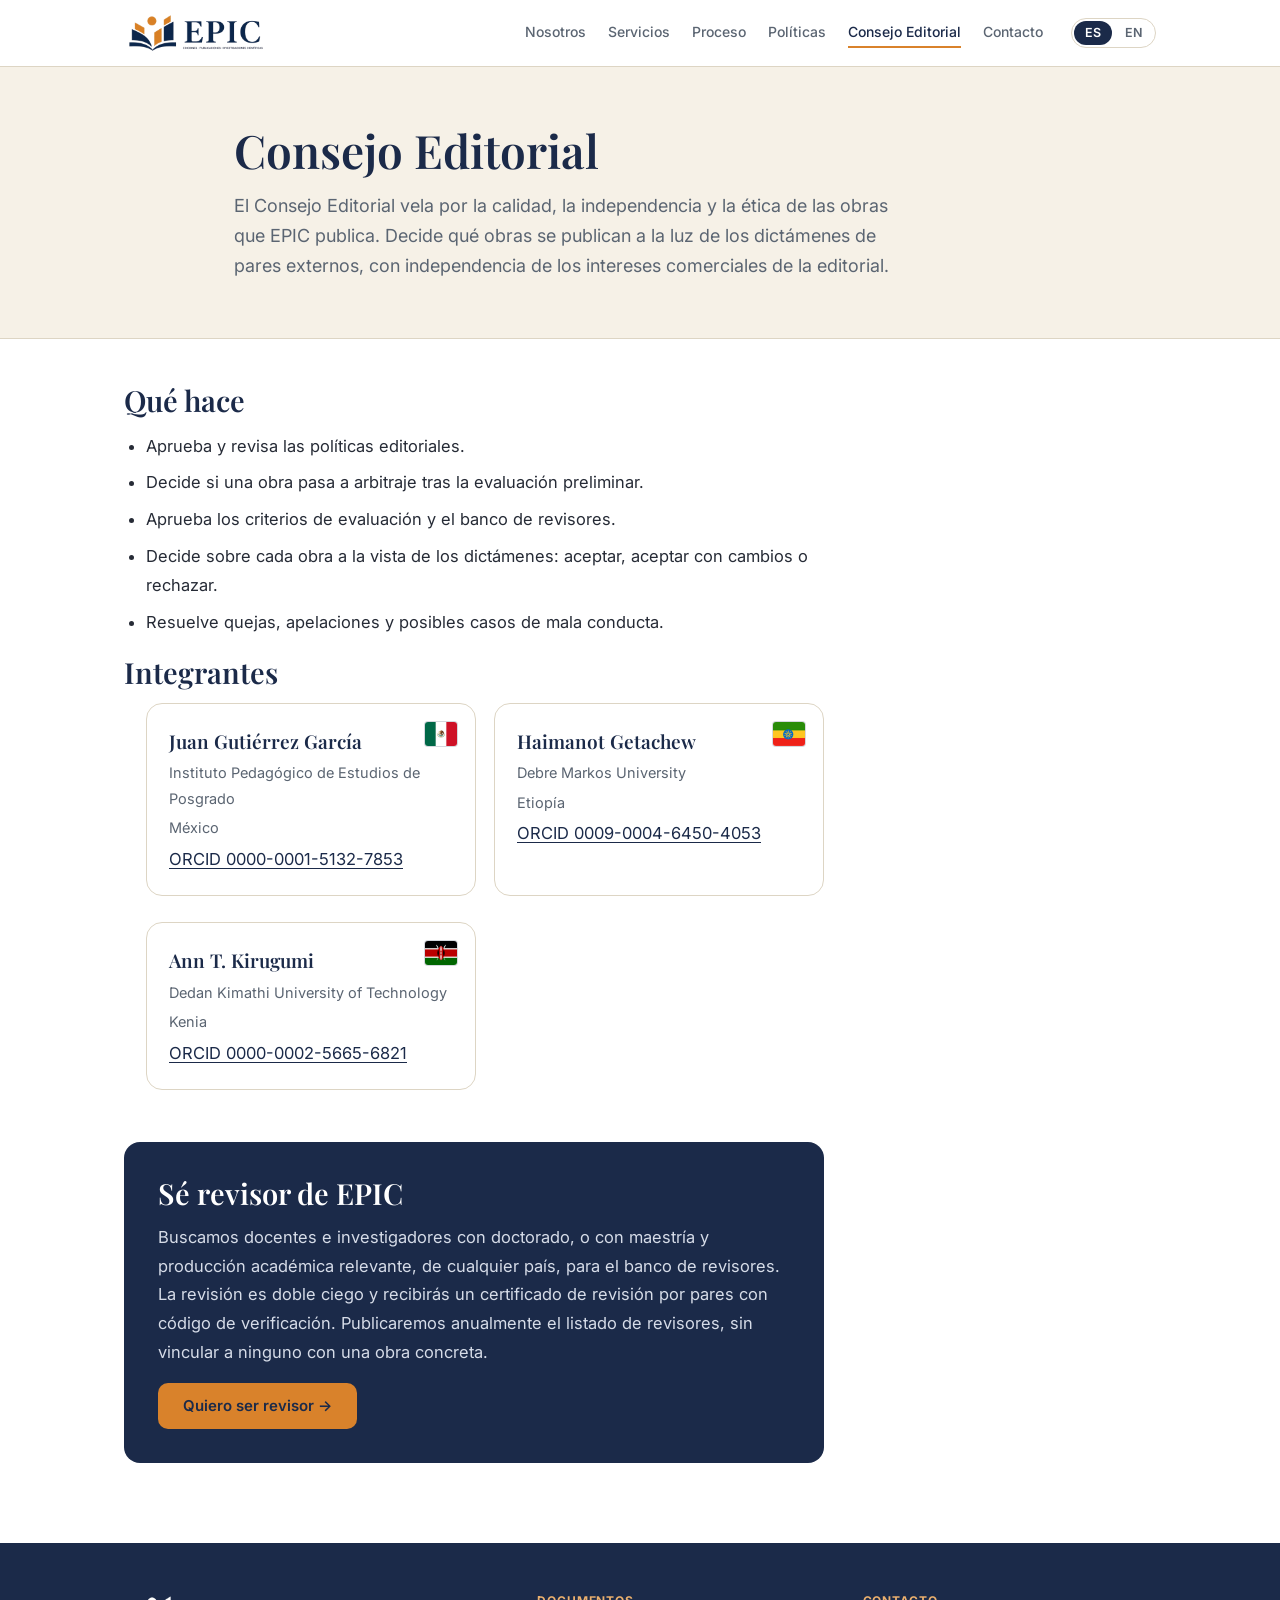
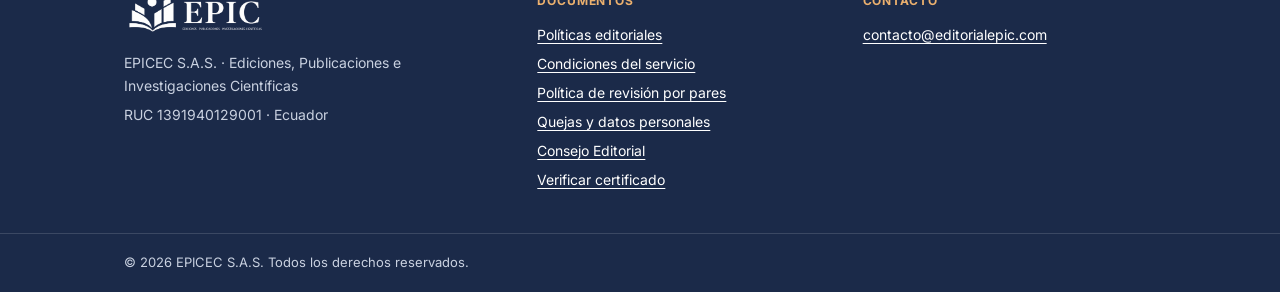
==== commit df19750b: "Consejo Editorial: tarjetas simétricas (institución, país, ORCID) y sin área de conocimiento Co-Auth" ====
--- a/consejo-editorial/index.html
+++ b/consejo-editorial/index.html
@@ -73,31 +73,31 @@
           <li class="miembro">
             <img class="miembro-bandera" src="/assets/img/flags/mx.png" alt="México" width="32" height="24">
             <h3 class="miembro-nombre">Juan Gutiérrez García</h3>
-            <p class="miembro-inst">Benemérita Escuela Nacional de Maestros · Instituto Pedagógico de Estudios de Posgrado, México</p>
-            <p class="miembro-area">Gestión institucional, planeación educativa y formación de docentes</p>
+            <p class="miembro-inst">Instituto Pedagógico de Estudios de Posgrado</p>
+            <p class="miembro-pais">México</p>
             <a class="miembro-orcid" href="https://orcid.org/0000-0001-5132-7853" rel="noopener">ORCID 0000-0001-5132-7853</a>
           </li>
           <li class="miembro">
             <img class="miembro-bandera" src="/assets/img/flags/et.png" alt="Etiopía" width="32" height="24">
             <h3 class="miembro-nombre">Haimanot Getachew</h3>
-            <p class="miembro-inst">Debre Markos University, Etiopía</p>
-            <p class="miembro-area">Medios y comunicación</p>
+            <p class="miembro-inst">Debre Markos University</p>
+            <p class="miembro-pais">Etiopía</p>
             <a class="miembro-orcid" href="https://orcid.org/0009-0004-6450-4053" rel="noopener">ORCID 0009-0004-6450-4053</a>
           </li>
           <li class="miembro">
             <img class="miembro-bandera" src="/assets/img/flags/ke.png" alt="Kenia" width="32" height="24">
             <h3 class="miembro-nombre">Ann T. Kirugumi</h3>
-            <p class="miembro-inst">Dedan Kimathi University of Technology, Kenia</p>
-            <p class="miembro-area">Negocios internacionales e internacionalización universitaria</p>
+            <p class="miembro-inst">Dedan Kimathi University of Technology</p>
+            <p class="miembro-pais">Kenia</p>
             <a class="miembro-orcid" href="https://orcid.org/0000-0002-5665-6821" rel="noopener">ORCID 0000-0002-5665-6821</a>
           </li>
           <!-- PLANTILLA DE INTEGRANTE. Para agregar otro integrante: descomenta este bloque, duplica el <li> por cada persona y completa.
-               No se muestran cargos: solo nombre, institución y país, área y ORCID. La foto es opcional; si no hay foto, no agregues nada. Bandera: archivo assets/img/flags/<código-ISO-del-país>.png (ver LEEME.txt en esa carpeta).
+               No se muestran cargos: solo nombre, institución, país y ORCID. La foto es opcional; si no hay foto, no agregues nada. Bandera: archivo assets/img/flags/<código-ISO-del-país>.png (ver LEEME.txt en esa carpeta).
           <li class="miembro">
             <img class="miembro-bandera" src="/assets/img/flags/xx.png" alt="País" width="32" height="24">
             <h3 class="miembro-nombre">Nombre Apellido</h3>
-            <p class="miembro-inst">Institución, País</p>
-            <p class="miembro-area">Área de conocimiento</p>
+            <p class="miembro-inst">Institución</p>
+            <p class="miembro-pais">País</p>
             <a class="miembro-orcid" href="https://orcid.org/0000-0000-0000-0000" rel="noopener">ORCID 0000-0000-0000-0000</a>
           </li>
           -->
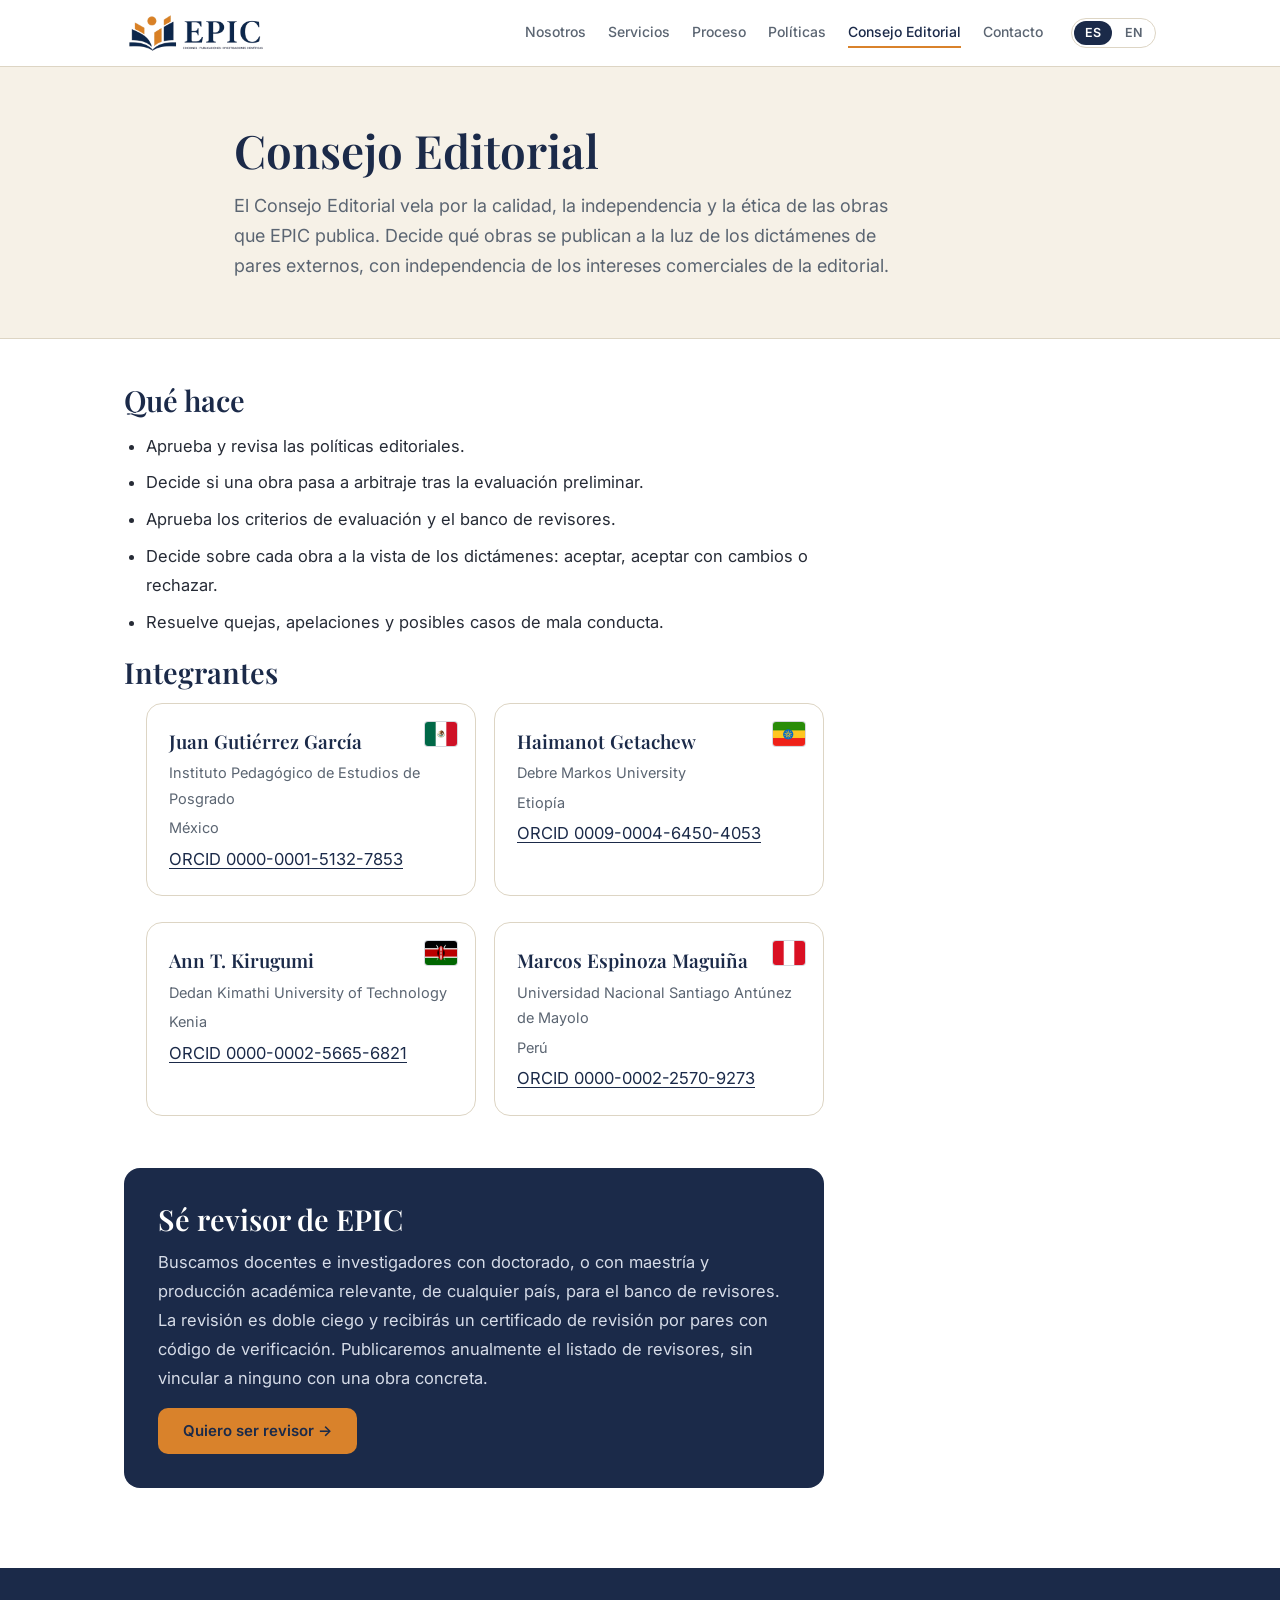
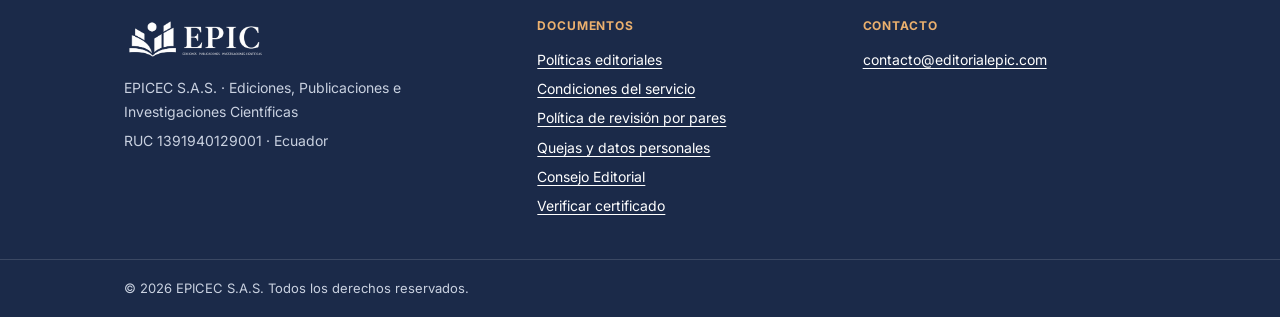
==== commit 79539220: "Consejo Editorial: agregar a Marcos Espinoza Maguiña (Perú) y certificado EPIC-2026-CE-0004 Co-Autho" ====
--- a/consejo-editorial/index.html
+++ b/consejo-editorial/index.html
@@ -91,6 +91,13 @@
             <p class="miembro-pais">Kenia</p>
             <a class="miembro-orcid" href="https://orcid.org/0000-0002-5665-6821" rel="noopener">ORCID 0000-0002-5665-6821</a>
           </li>
+          <li class="miembro">
+            <img class="miembro-bandera" src="/assets/img/flags/pe.png" alt="Perú" width="32" height="24">
+            <h3 class="miembro-nombre">Marcos Espinoza Maguiña</h3>
+            <p class="miembro-inst">Universidad Nacional Santiago Antúnez de Mayolo</p>
+            <p class="miembro-pais">Perú</p>
+            <a class="miembro-orcid" href="https://orcid.org/0000-0002-2570-9273" rel="noopener">ORCID 0000-0002-2570-9273</a>
+          </li>
           <!-- PLANTILLA DE INTEGRANTE. Para agregar otro integrante: descomenta este bloque, duplica el <li> por cada persona y completa.
                No se muestran cargos: solo nombre, institución, país y ORCID. La foto es opcional; si no hay foto, no agregues nada. Bandera: archivo assets/img/flags/<código-ISO-del-país>.png (ver LEEME.txt en esa carpeta).
           <li class="miembro">
